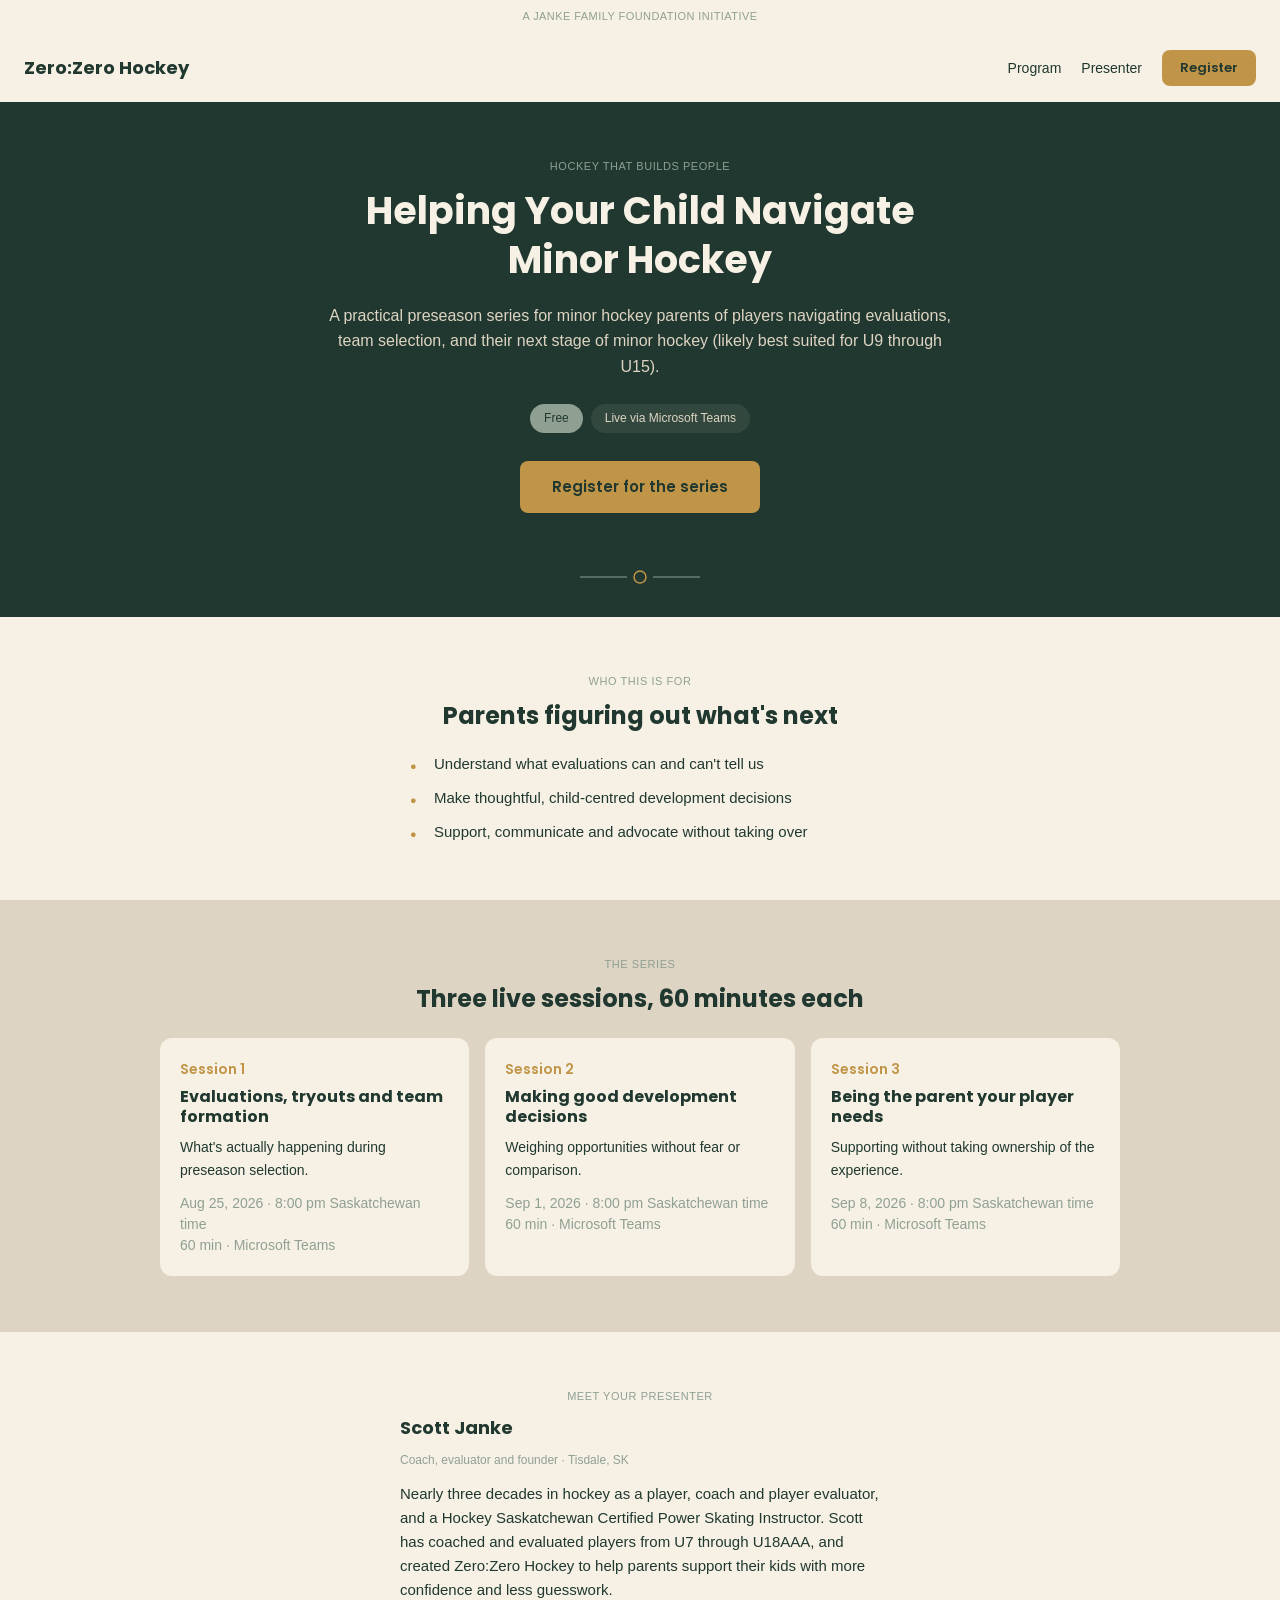
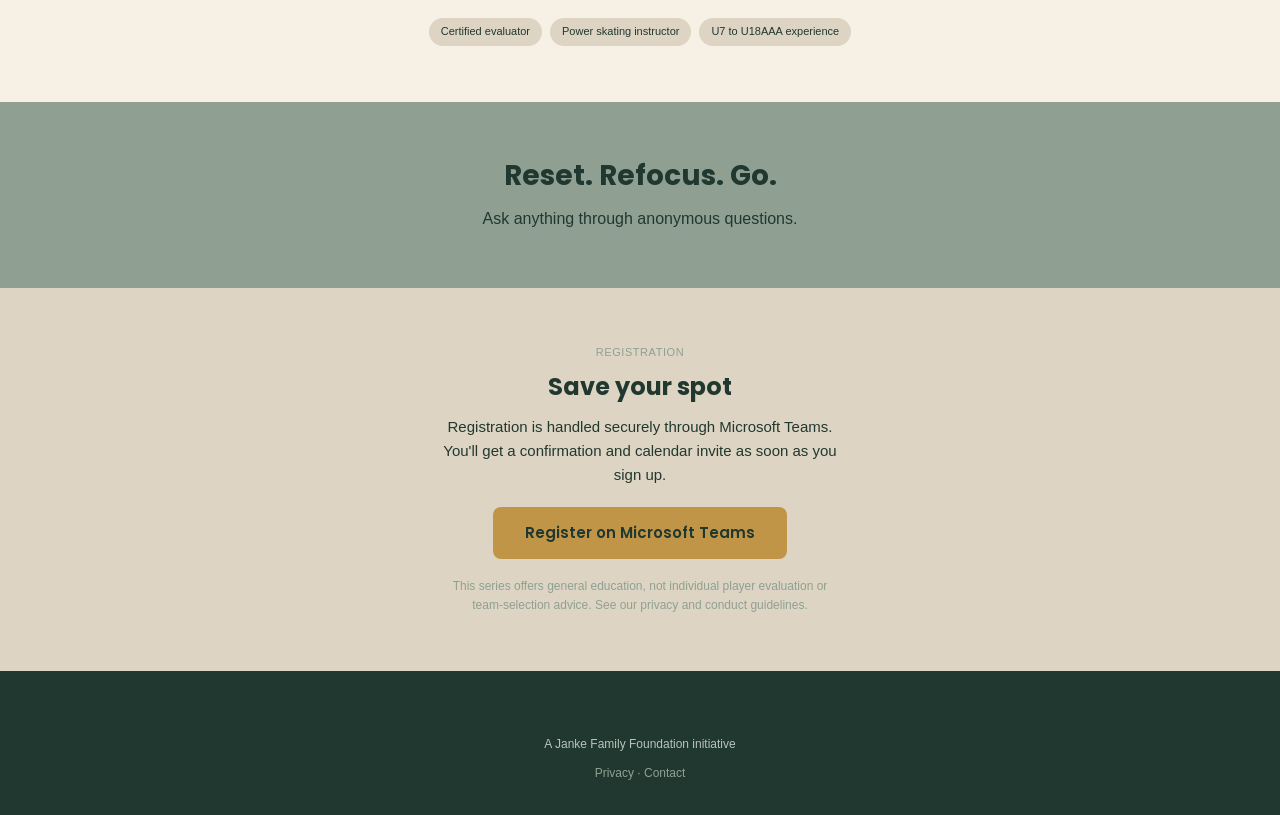
==== index.html @ e55a649d "Add files via upload" ====
<!DOCTYPE html>
<html lang="en">
<head>
<meta charset="UTF-8">
<meta name="viewport" content="width=device-width, initial-scale=1.0">
<title>Zero:Zero Hockey — Helping Your Child Navigate Minor Hockey</title>
<meta name="description" content="A free, practical preseason series for minor hockey parents navigating evaluations, team selection, and the next stage of minor hockey. Live via Microsoft Teams.">

<meta property="og:title" content="Zero:Zero Hockey — Helping Your Child Navigate Minor Hockey">
<meta property="og:description" content="A free preseason series for minor hockey parents. Three live sessions, August 25 – September 8, 2026.">
<meta property="og:type" content="website">

<link rel="preconnect" href="https://fonts.googleapis.com">
<link rel="preconnect" href="https://fonts.gstatic.com" crossorigin>
<link href="https://fonts.googleapis.com/css2?family=Poppins:wght@500;600;700&display=swap" rel="stylesheet">
<link rel="stylesheet" href="css/styles.css">
</head>
<body>

<a class="skip-link" href="#main">Skip to main content</a>

<header>
  <div class="endorsement-bar">A Janke Family Foundation initiative</div>
  <nav class="nav" aria-label="Primary">
    <span class="wordmark">Zero:Zero Hockey</span>
    <div class="nav-links">
      <a href="#series">Program</a>
      <a href="#presenter">Presenter</a>
      <a class="btn btn-gold btn-small" href="https://events.teams.microsoft.com/event/a07bc2c7-2541-4a42-9f31-891d2ce21392@9cea8a2e-04ce-4916-a222-0d1f517f61d7/registration" target="_blank" rel="noopener noreferrer">Register</a>
    </div>
  </nav>
</header>

<main id="main">

  <section class="hero" aria-labelledby="hero-heading">
    <p class="eyebrow eyebrow-on-dark">Hockey that builds people</p>
    <h1 id="hero-heading">Helping Your Child Navigate Minor Hockey</h1>
    <p class="hero-copy">A practical preseason series for minor hockey parents of players navigating evaluations, team selection, and their next stage of minor hockey (likely best suited for U9 through U15).</p>
    <div class="pill-row">
      <span class="pill pill-solid">Free</span>
      <span class="pill pill-outline">Live via Microsoft Teams</span>
    </div>
    <a class="btn btn-gold" href="https://events.teams.microsoft.com/event/a07bc2c7-2541-4a42-9f31-891d2ce21392@9cea8a2e-04ce-4916-a222-0d1f517f61d7/registration" target="_blank" rel="noopener noreferrer">Register for the series</a>
  </section>

  <div class="motif" aria-hidden="true">
    <svg viewBox="0 0 120 16" width="120" height="16">
      <line x1="0" y1="8" x2="47" y2="8" stroke="#8FA093" stroke-width="1"/>
      <circle cx="60" cy="8" r="6" fill="none" stroke="#C19548" stroke-width="1.5"/>
      <line x1="73" y1="8" x2="120" y2="8" stroke="#8FA093" stroke-width="1"/>
    </svg>
  </div>

  <section class="band band-cream" aria-labelledby="who-heading">
    <p class="eyebrow eyebrow-on-light">Who this is for</p>
    <h2 id="who-heading">Parents figuring out what's next</h2>
    <ul class="check-list">
      <li>Understand what evaluations can and can't tell us</li>
      <li>Make thoughtful, child-centred development decisions</li>
      <li>Support, communicate and advocate without taking over</li>
    </ul>
  </section>

  <section class="band band-stone" id="series" aria-labelledby="series-heading">
    <p class="eyebrow eyebrow-on-light">The series</p>
    <h2 id="series-heading">Three live sessions, 60 minutes each</h2>
    <div class="card-grid">
      <article class="card">
        <p class="card-label">Session 1</p>
        <h3>Evaluations, tryouts and team formation</h3>
        <p>What's actually happening during preseason selection.</p>
        <p class="card-meta">Aug 25, 2026 &middot; 8:00 pm Saskatchewan time<br>60 min &middot; Microsoft Teams</p>
      </article>
      <article class="card">
        <p class="card-label">Session 2</p>
        <h3>Making good development decisions</h3>
        <p>Weighing opportunities without fear or comparison.</p>
        <p class="card-meta">Sep 1, 2026 &middot; 8:00 pm Saskatchewan time<br>60 min &middot; Microsoft Teams</p>
      </article>
      <article class="card">
        <p class="card-label">Session 3</p>
        <h3>Being the parent your player needs</h3>
        <p>Supporting without taking ownership of the experience.</p>
        <p class="card-meta">Sep 8, 2026 &middot; 8:00 pm Saskatchewan time<br>60 min &middot; Microsoft Teams</p>
      </article>
    </div>
  </section>

  <section class="band band-cream" id="presenter" aria-labelledby="presenter-heading">
    <p class="eyebrow eyebrow-on-light">Meet your presenter</p>
    <div class="presenter">
      <h3>Scott Janke</h3>
      <p class="presenter-role">Coach, evaluator and founder &middot; Tisdale, SK</p>
      <p>Nearly three decades in hockey as a player, coach and player evaluator, and a Hockey Saskatchewan Certified Power Skating Instructor. Scott has coached and evaluated players from U7 through U18AAA, and created Zero:Zero Hockey to help parents support their kids with more confidence and less guesswork.</p>
      <div class="chip-row">
        <span class="chip">Certified evaluator</span>
        <span class="chip">Power skating instructor</span>
        <span class="chip">U7 to U18AAA experience</span>
      </div>
    </div>
  </section>

  <section class="band band-sage" aria-labelledby="philosophy-heading">
    <h2 id="philosophy-heading">Reset. Refocus. Go.</h2>
    <p>Ask anything through anonymous questions.</p>
  </section>

  <section class="band band-stone" id="register" aria-labelledby="register-heading">
    <p class="eyebrow eyebrow-on-light">Registration</p>
    <h2 id="register-heading">Save your spot</h2>
    <p class="register-copy">Registration is handled securely through Microsoft Teams. You'll get a confirmation and calendar invite as soon as you sign up.</p>
    <a class="btn btn-gold" href="https://events.teams.microsoft.com/event/a07bc2c7-2541-4a42-9f31-891d2ce21392@9cea8a2e-04ce-4916-a222-0d1f517f61d7/registration" target="_blank" rel="noopener noreferrer">Register on Microsoft Teams</a>
    <p class="fine-print">This series offers general education, not individual player evaluation or team-selection advice. See our privacy and conduct guidelines.</p>
  </section>

</main>

<footer>
  <p class="wordmark wordmark-light">Zero:Zero Hockey</p>
  <p class="footer-endorsement">A Janke Family Foundation initiative</p>
  <p class="footer-links"><a href="#">Privacy</a> &middot; <a href="#">Contact</a></p>
</footer>

</body>
</html>
---- css/styles.css ----
/* ===================================================================
   Zero:Zero Hockey — brand tokens
   Heading font is Poppins as a stand-in for Gilroy (not a free web
   font). Swap the @font-face / Google Fonts link for licensed Gilroy
   files when available — see README.
=================================================================== */
:root {
  --forest: #20382F;
  --cream:  #F7F1E5;
  --stone:  #DED4C3;
  --sage:   #8FA093;
  --gold:   #C19548;
  --muted-sage: #B9C4BC;

  --font-heading: 'Poppins', 'Segoe UI', system-ui, sans-serif;
  --font-body: Arial, Helvetica, sans-serif;

  --max-width: 640px;
  --radius: 10px;
}

* { box-sizing: border-box; }

html { scroll-behavior: smooth; }

body {
  margin: 0;
  font-family: var(--font-body);
  color: var(--forest);
  background: var(--cream);
  line-height: 1.6;
}

h1, h2, h3 {
  font-family: var(--font-heading);
  color: var(--forest);
  margin: 0 0 12px;
  line-height: 1.3;
}

p { margin: 0 0 12px; }

a { color: inherit; }

/* Skip link */
.skip-link {
  position: absolute;
  left: -999px;
  top: auto;
  background: var(--gold);
  color: var(--forest);
  padding: 10px 16px;
  border-radius: var(--radius);
  z-index: 100;
}
.skip-link:focus {
  left: 16px;
  top: 16px;
}

/* Focus visibility */
a:focus-visible, button:focus-visible {
  outline: 3px solid var(--gold);
  outline-offset: 2px;
}

/* ===================== Header ===================== */
.endorsement-bar {
  text-align: center;
  padding: 8px 16px;
  font-size: 11px;
  letter-spacing: 0.04em;
  text-transform: uppercase;
  color: var(--sage);
  background: var(--cream);
}

.nav {
  display: flex;
  align-items: center;
  justify-content: space-between;
  flex-wrap: wrap;
  gap: 12px;
  padding: 16px 24px;
  background: var(--cream);
}

.wordmark {
  font-family: var(--font-heading);
  font-weight: 700;
  font-size: 18px;
  color: var(--forest);
}

.nav-links {
  display: flex;
  align-items: center;
  gap: 20px;
  flex-wrap: wrap;
}

.nav-links a:not(.btn) {
  font-size: 14px;
  text-decoration: none;
  color: var(--forest);
}
.nav-links a:not(.btn):hover { color: var(--gold); }

/* ===================== Buttons & pills ===================== */
.btn {
  display: inline-block;
  font-family: var(--font-heading);
  font-weight: 600;
  text-decoration: none;
  border-radius: 8px;
  padding: 14px 32px;
  font-size: 15px;
  transition: transform 0.15s ease, box-shadow 0.15s ease;
}
.btn-small { padding: 8px 18px; font-size: 13px; }
.btn-gold { background: var(--gold); color: var(--forest); }
.btn-gold:hover { transform: translateY(-1px); box-shadow: 0 4px 14px rgba(193,149,72,0.35); }

.pill-row { display: flex; justify-content: center; gap: 8px; flex-wrap: wrap; margin-bottom: 28px; }
.pill { font-size: 12px; padding: 5px 14px; border-radius: 20px; }
.pill-solid { background: var(--sage); color: var(--forest); }
.pill-outline { background: rgba(255,255,255,0.08); color: var(--stone); }

@media (prefers-reduced-motion: reduce) {
  .btn { transition: none; }
}

/* ===================== Layout bands ===================== */
.band, .hero {
  padding: 56px 24px;
  text-align: center;
}
.band > *, .hero > * { max-width: var(--max-width); margin-left: auto; margin-right: auto; }

.hero { background: var(--forest); color: var(--cream); }
.hero h1 { color: var(--cream); font-size: clamp(28px, 5vw, 38px); margin-bottom: 18px; }
.hero-copy { color: var(--stone); font-size: 16px; margin-bottom: 24px; }

.band-cream { background: var(--cream); }
.band-stone { background: var(--stone); }
.band-sage  { background: var(--sage); }
.band-sage h2 { font-size: clamp(22px, 4vw, 28px); }
.band-sage p { max-width: 420px; margin: 0 auto; }

.eyebrow {
  font-size: 11px;
  letter-spacing: 0.05em;
  text-transform: uppercase;
  margin-bottom: 10px;
}
.eyebrow-on-dark { color: var(--sage); }
.eyebrow-on-light { color: var(--sage); }

.motif {
  display: flex;
  justify-content: center;
  padding-bottom: 32px;
  background: var(--forest);
}

/* ===================== Who this is for ===================== */
.check-list {
  list-style: none;
  padding: 0;
  margin: 20px auto 0;
  max-width: 460px;
  text-align: left;
  display: flex;
  flex-direction: column;
  gap: 10px;
  font-size: 15px;
}
.check-list li { padding-left: 24px; position: relative; }
.check-list li::before {
  content: "●";
  color: var(--gold);
  position: absolute;
  left: 0;
  font-size: 11px;
  top: 6px;
}

/* ===================== Session cards ===================== */
.card-grid {
  display: grid;
  grid-template-columns: 1fr;
  gap: 16px;
  margin-top: 24px;
  max-width: 960px;
  margin-left: auto;
  margin-right: auto;
}
@media (min-width: 720px) {
  .card-grid { grid-template-columns: repeat(3, minmax(0, 1fr)); }
}

.card {
  background: var(--cream);
  border-radius: 12px;
  padding: 20px;
  text-align: left;
}
.card-label {
  font-family: var(--font-heading);
  font-weight: 600;
  font-size: 12px;
  color: var(--gold);
  margin-bottom: 6px;
}
.card h3 { font-size: 16px; margin-bottom: 8px; }
.card p { font-size: 14px; }
.card-meta { font-size: 12px; color: var(--sage); line-height: 1.5; margin-bottom: 0; }

/* ===================== Presenter ===================== */
.presenter { max-width: 480px; margin: 0 auto; text-align: left; }
.presenter h3 { font-size: 18px; }
.presenter-role { font-size: 12px; color: var(--sage); margin-bottom: 12px; }
.presenter p:not(.presenter-role) { font-size: 15px; }

.chip-row { display: flex; flex-wrap: wrap; justify-content: center; gap: 8px; margin-top: 16px; }
.chip {
  font-size: 11px;
  color: var(--forest);
  background: var(--stone);
  padding: 5px 12px;
  border-radius: 20px;
}

/* ===================== Register ===================== */
.register-copy { max-width: 400px; margin: 0 auto 20px; font-size: 15px; }
.fine-print { font-size: 12px; color: var(--sage); max-width: 400px; margin: 18px auto 0; }

/* ===================== Footer ===================== */
footer {
  background: var(--forest);
  color: var(--cream);
  text-align: center;
  padding: 32px 24px;
}
.wordmark-light { font-size: 15px; margin-bottom: 8px; }
.footer-endorsement { font-size: 12px; color: var(--muted-sage); margin-bottom: 10px; }
.footer-links { font-size: 12px; color: var(--sage); margin-bottom: 0; }
.footer-links a { text-decoration: none; }
.footer-links a:hover { color: var(--cream); }
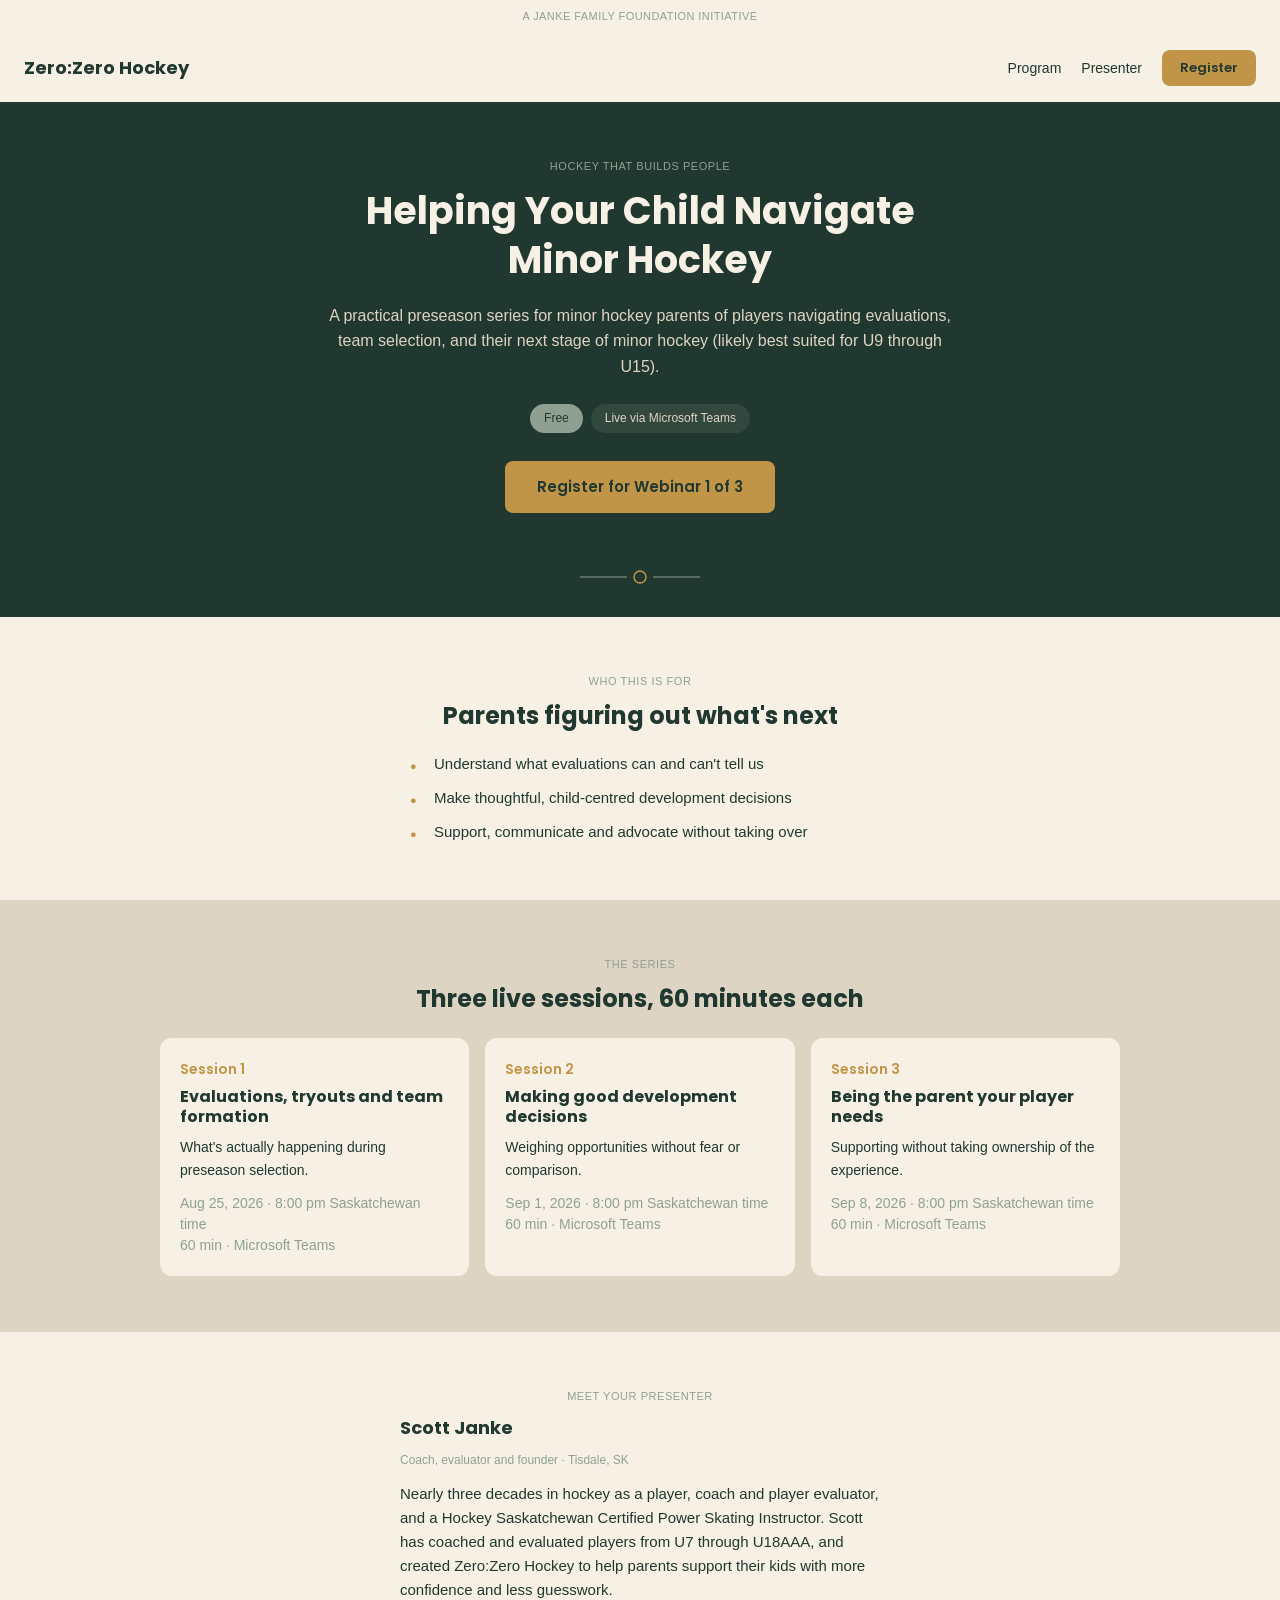
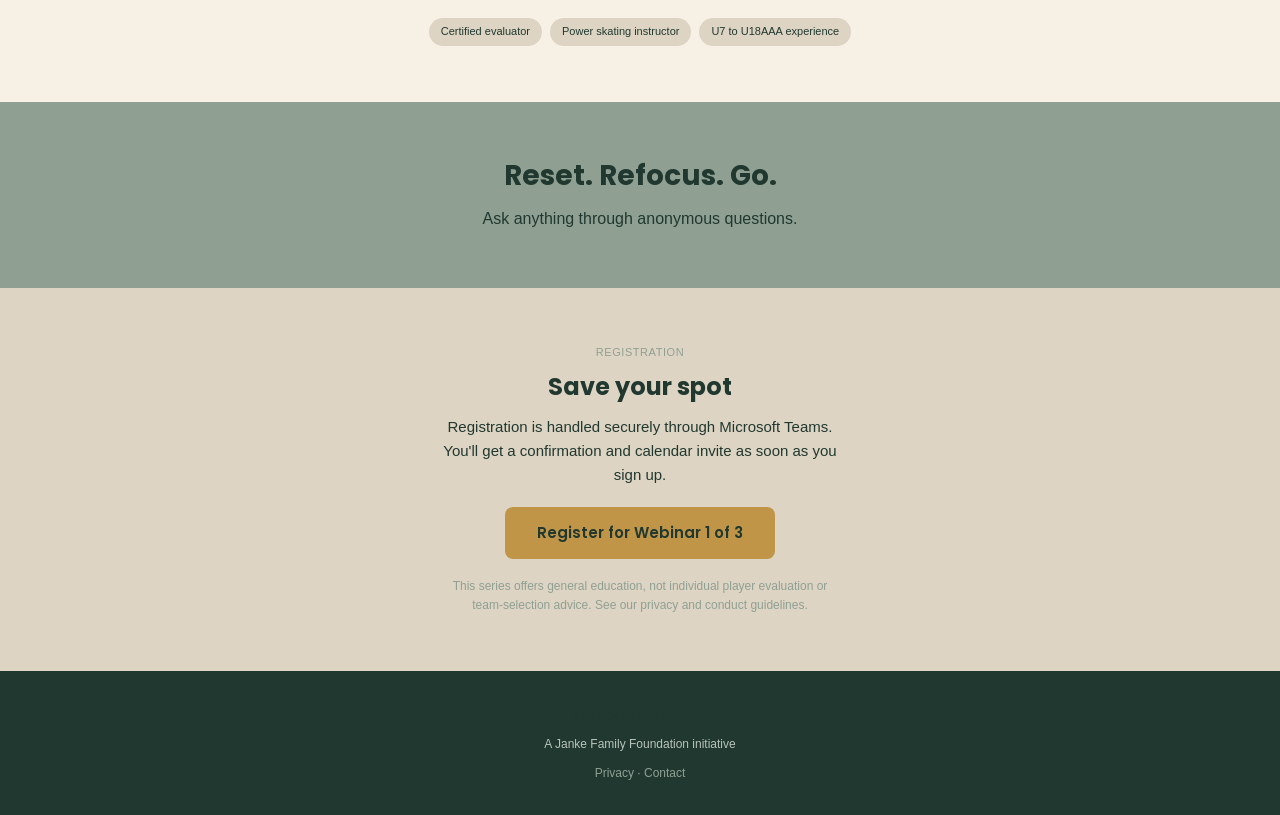
==== commit 468afe3c: "Add files via upload" ====
--- a/index.html
+++ b/index.html
@@ -41,7 +41,8 @@
       <span class="pill pill-solid">Free</span>
       <span class="pill pill-outline">Live via Microsoft Teams</span>
     </div>
-    <a class="btn btn-gold" href="https://events.teams.microsoft.com/event/a07bc2c7-2541-4a42-9f31-891d2ce21392@9cea8a2e-04ce-4916-a222-0d1f517f61d7/registration" target="_blank" rel="noopener noreferrer">Register for the series</a>
+    <!-- Update to "Webinar 2 of 3" / "Webinar 3 of 3" after each session airs -->
+    <a class="btn btn-gold" href="https://events.teams.microsoft.com/event/a07bc2c7-2541-4a42-9f31-891d2ce21392@9cea8a2e-04ce-4916-a222-0d1f517f61d7/registration" target="_blank" rel="noopener noreferrer">Register for Webinar 1 of 3</a>
   </section>
 
   <div class="motif" aria-hidden="true">
@@ -110,7 +111,8 @@
     <p class="eyebrow eyebrow-on-light">Registration</p>
     <h2 id="register-heading">Save your spot</h2>
     <p class="register-copy">Registration is handled securely through Microsoft Teams. You'll get a confirmation and calendar invite as soon as you sign up.</p>
-    <a class="btn btn-gold" href="https://events.teams.microsoft.com/event/a07bc2c7-2541-4a42-9f31-891d2ce21392@9cea8a2e-04ce-4916-a222-0d1f517f61d7/registration" target="_blank" rel="noopener noreferrer">Register on Microsoft Teams</a>
+    <!-- Update to "Webinar 2 of 3" / "Webinar 3 of 3" after each session airs -->
+    <a class="btn btn-gold" href="https://events.teams.microsoft.com/event/a07bc2c7-2541-4a42-9f31-891d2ce21392@9cea8a2e-04ce-4916-a222-0d1f517f61d7/registration" target="_blank" rel="noopener noreferrer">Register for Webinar 1 of 3</a>
     <p class="fine-print">This series offers general education, not individual player evaluation or team-selection advice. See our privacy and conduct guidelines.</p>
   </section>
 
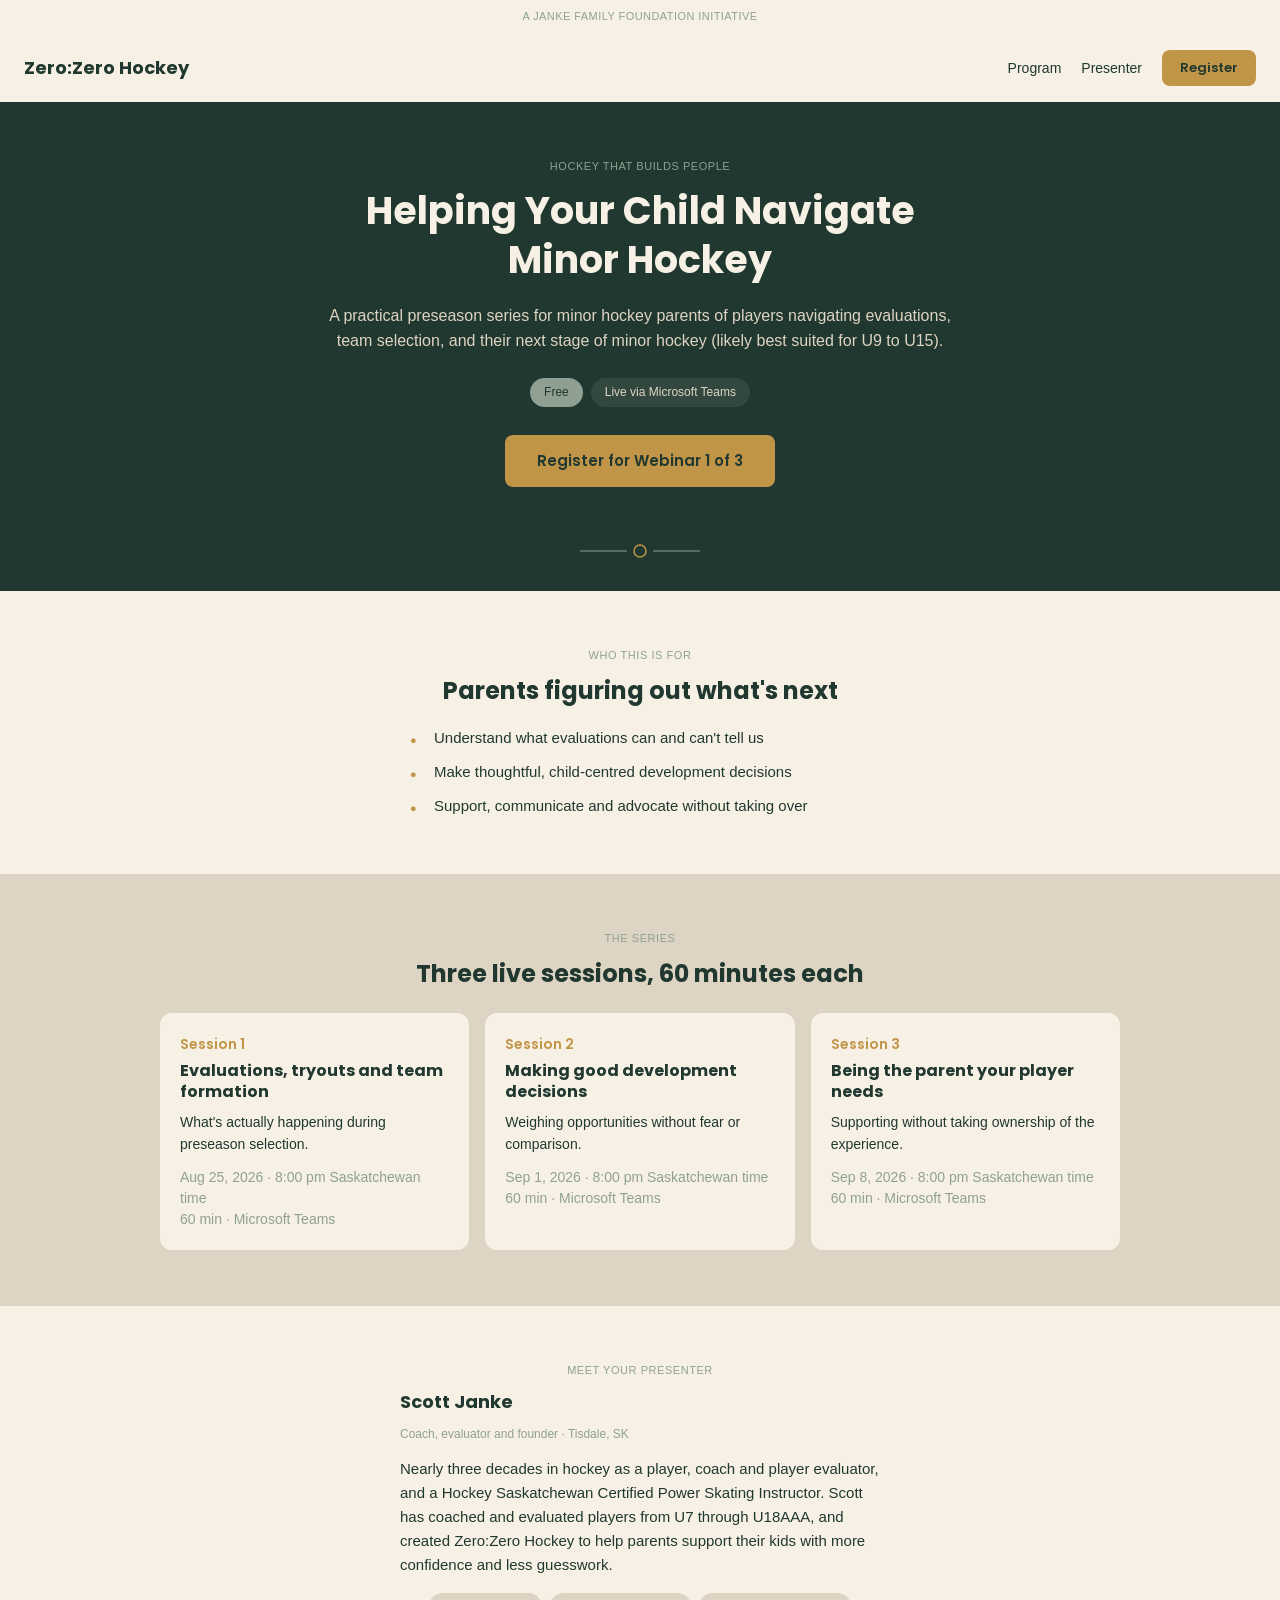
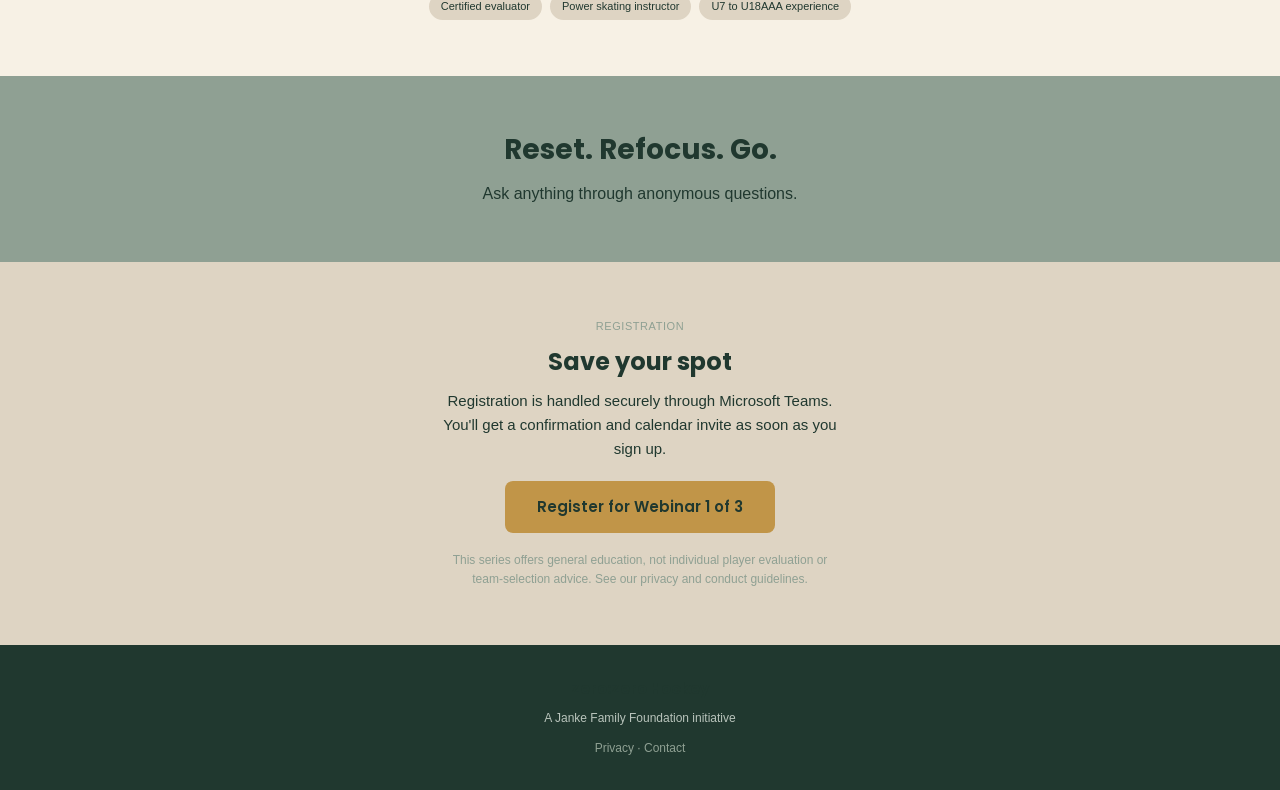
==== commit 53f8ed67: "Update index.html" ====
--- a/index.html
+++ b/index.html
@@ -36,7 +36,7 @@
   <section class="hero" aria-labelledby="hero-heading">
     <p class="eyebrow eyebrow-on-dark">Hockey that builds people</p>
     <h1 id="hero-heading">Helping Your Child Navigate Minor Hockey</h1>
-    <p class="hero-copy">A practical preseason series for minor hockey parents of players navigating evaluations, team selection, and their next stage of minor hockey (likely best suited for U9 through U15).</p>
+    <p class="hero-copy">A practical preseason series for minor hockey parents of players navigating evaluations, team selection, and their next stage of minor hockey (likely best suited for U9 to U15).</p>
     <div class="pill-row">
       <span class="pill pill-solid">Free</span>
       <span class="pill pill-outline">Live via Microsoft Teams</span>
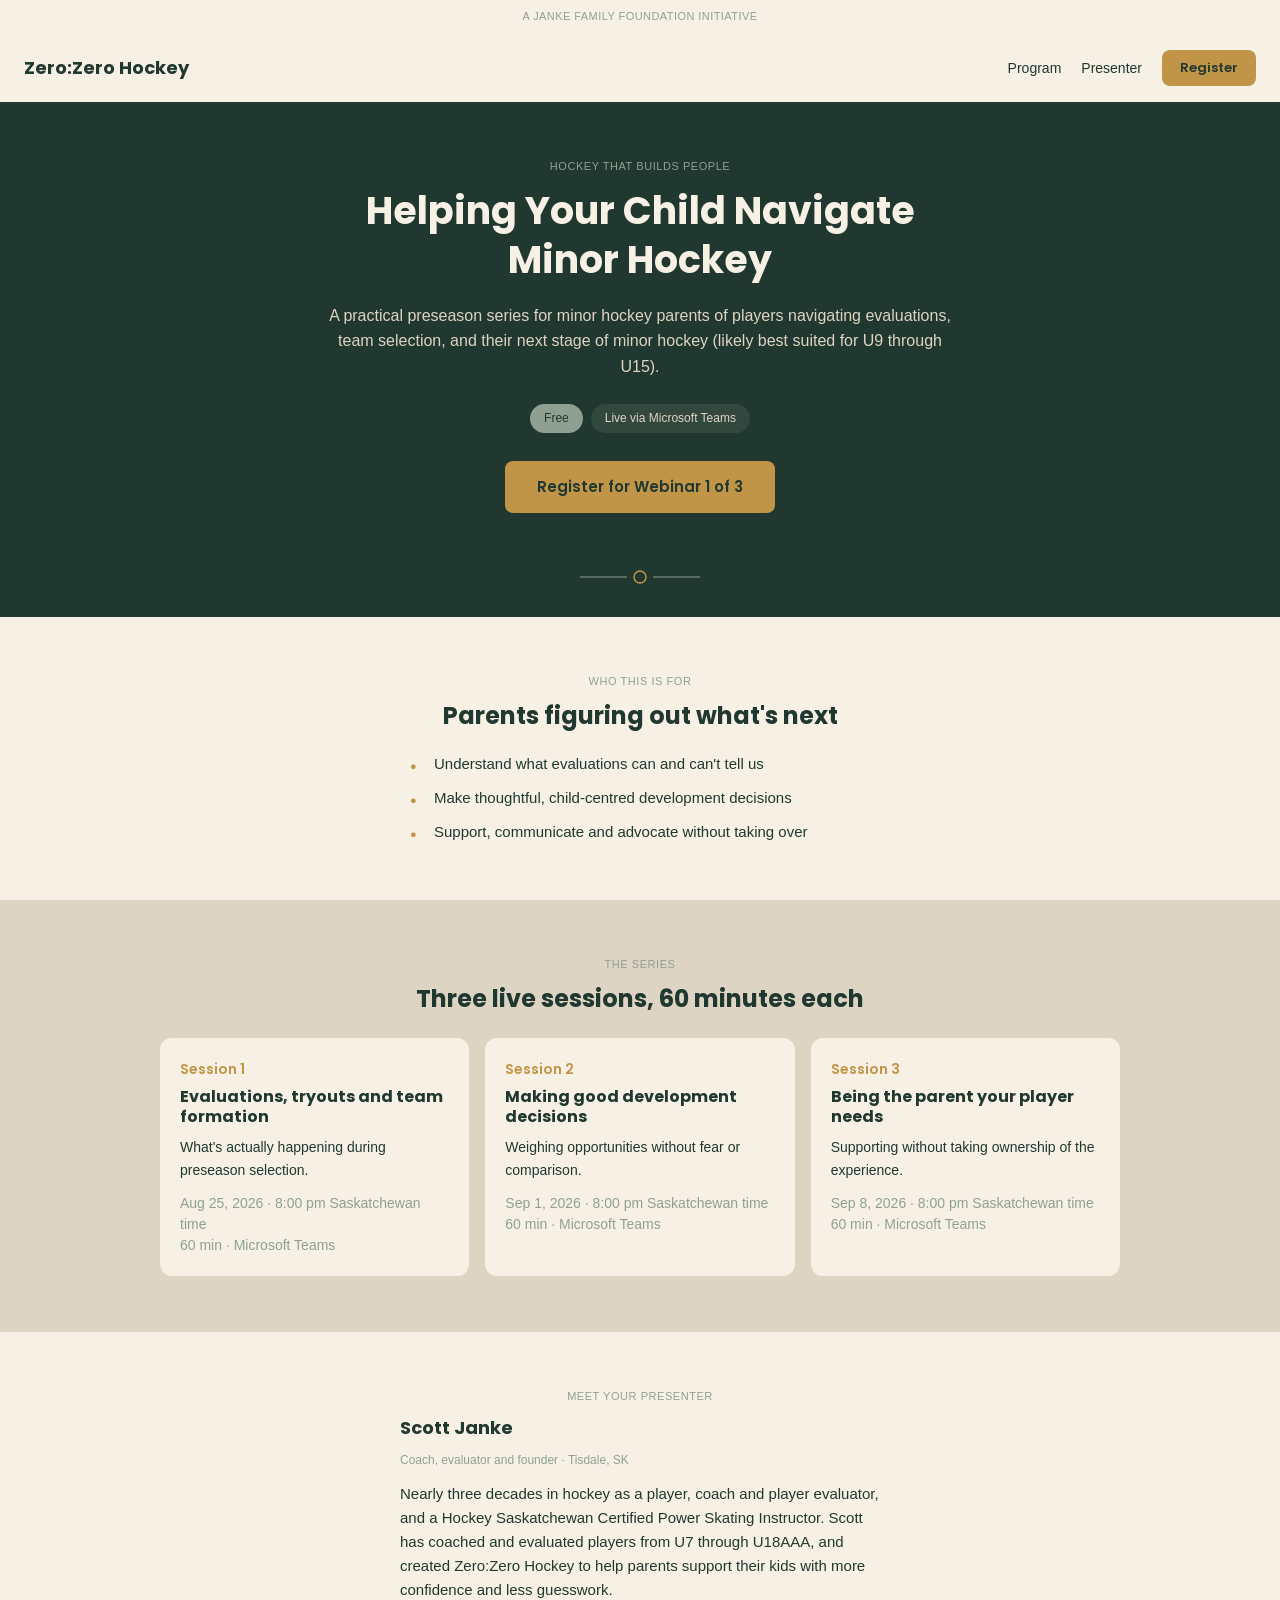
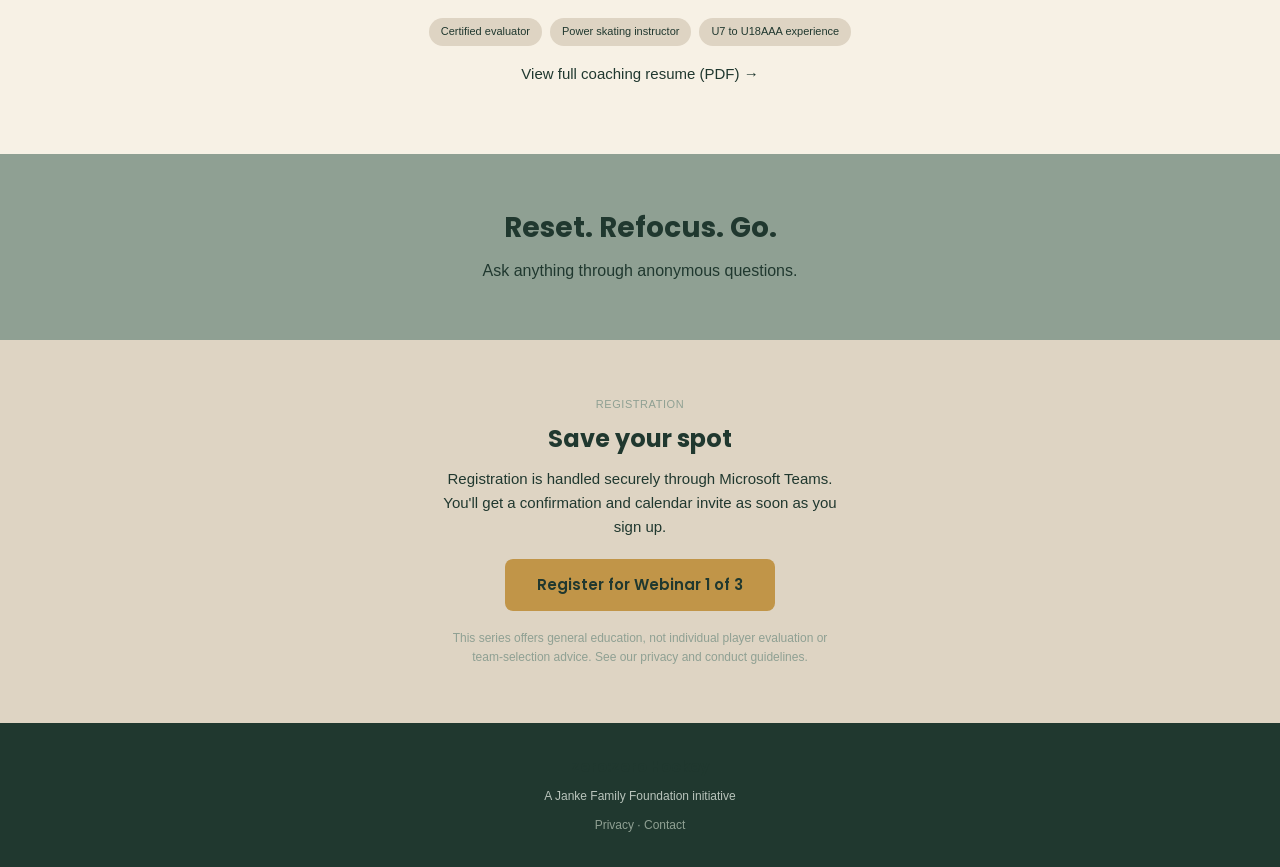
==== commit 6b22ad25: "Add files via upload" ====
--- a/index.html
+++ b/index.html
@@ -36,7 +36,7 @@
   <section class="hero" aria-labelledby="hero-heading">
     <p class="eyebrow eyebrow-on-dark">Hockey that builds people</p>
     <h1 id="hero-heading">Helping Your Child Navigate Minor Hockey</h1>
-    <p class="hero-copy">A practical preseason series for minor hockey parents of players navigating evaluations, team selection, and their next stage of minor hockey (likely best suited for U9 to U15).</p>
+    <p class="hero-copy">A practical preseason series for minor hockey parents of players navigating evaluations, team selection, and their next stage of minor hockey (likely best suited for U9 through U15).</p>
     <div class="pill-row">
       <span class="pill pill-solid">Free</span>
       <span class="pill pill-outline">Live via Microsoft Teams</span>
@@ -99,6 +99,7 @@
         <span class="chip">Power skating instructor</span>
         <span class="chip">U7 to U18AAA experience</span>
       </div>
+      <p class="resume-link"><a href="resume.html">View full coaching resume (PDF) &rarr;</a></p>
     </div>
   </section>
 
--- a/css/styles.css
+++ b/css/styles.css
@@ -222,6 +222,10 @@
 .presenter-role { font-size: 12px; color: var(--sage); margin-bottom: 12px; }
 .presenter p:not(.presenter-role) { font-size: 15px; }
 
+.resume-link { margin-top: 16px; font-size: 14px; text-align: center; }
+.resume-link a { text-decoration: none; }
+.resume-link a:hover { color: var(--gold); }
+
 .chip-row { display: flex; flex-wrap: wrap; justify-content: center; gap: 8px; margin-top: 16px; }
 .chip {
   font-size: 11px;
@@ -234,6 +238,75 @@
 /* ===================== Register ===================== */
 .register-copy { max-width: 400px; margin: 0 auto 20px; font-size: 15px; }
 .fine-print { font-size: 12px; color: var(--sage); max-width: 400px; margin: 18px auto 0; }
+
+/* ===================== Resume page ===================== */
+.resume-page { text-align: left; }
+.resume-page > .eyebrow, .resume-page > h1 { text-align: center; }
+.resume-role { text-align: center; font-size: 14px; color: var(--sage); margin-bottom: 20px; }
+.resume-intro { max-width: 640px; margin: 0 auto 32px; font-size: 15px; }
+
+.quad-grid {
+  display: grid;
+  grid-template-columns: repeat(auto-fit, minmax(140px, 1fr));
+  gap: 12px;
+  max-width: 720px;
+  margin: 0 auto 40px;
+}
+.quad-grid .card p:last-child { font-size: 13px; margin-bottom: 0; }
+
+.resume-section {
+  max-width: 720px;
+  margin: 0 auto;
+  padding-top: 32px;
+  border-top: 1px solid var(--stone);
+}
+.resume-section:first-of-type { border-top: none; }
+.resume-section h2 { font-size: 18px; margin-bottom: 18px; }
+.resume-section h3 { font-size: 14px; margin-bottom: 8px; }
+.resume-section ul { margin: 0 0 12px; padding-left: 20px; font-size: 14px; }
+.resume-section li { margin-bottom: 4px; }
+.resume-section > p { font-size: 14px; }
+
+.exp-item { margin-bottom: 20px; }
+.exp-header {
+  display: flex;
+  justify-content: space-between;
+  flex-wrap: wrap;
+  gap: 8px;
+  font-family: var(--font-heading);
+  font-weight: 600;
+  font-size: 15px;
+  margin-bottom: 6px;
+}
+.exp-years { color: var(--sage); font-weight: 500; font-size: 13px; white-space: nowrap; }
+
+.cred-note { font-size: 12px; color: var(--sage); margin-bottom: 20px; }
+.cred-group { margin-bottom: 20px; }
+
+.plain-list { padding-left: 20px; }
+
+.strength-grid {
+  display: grid;
+  grid-template-columns: repeat(auto-fit, minmax(200px, 1fr));
+  gap: 10px;
+  max-width: 720px;
+  margin: 0 auto;
+}
+.strength-item {
+  background: var(--stone);
+  border-radius: 8px;
+  padding: 12px 14px;
+  font-size: 13px;
+}
+
+.resume-references { max-width: 720px; margin: 32px auto 0; font-size: 13px; color: var(--sage); text-align: center; }
+.download-note { max-width: 720px; margin: 20px auto 0; font-size: 13px; text-align: center; }
+.download-note a { text-decoration: none; color: var(--sage); }
+.download-note a:hover { color: var(--gold); }
+.back-link { max-width: 720px; margin: 12px auto 0; font-size: 14px; text-align: center; }
+.back-link a { text-decoration: none; }
+.back-link a:hover { color: var(--gold); }
+
 
 /* ===================== Footer ===================== */
 footer {
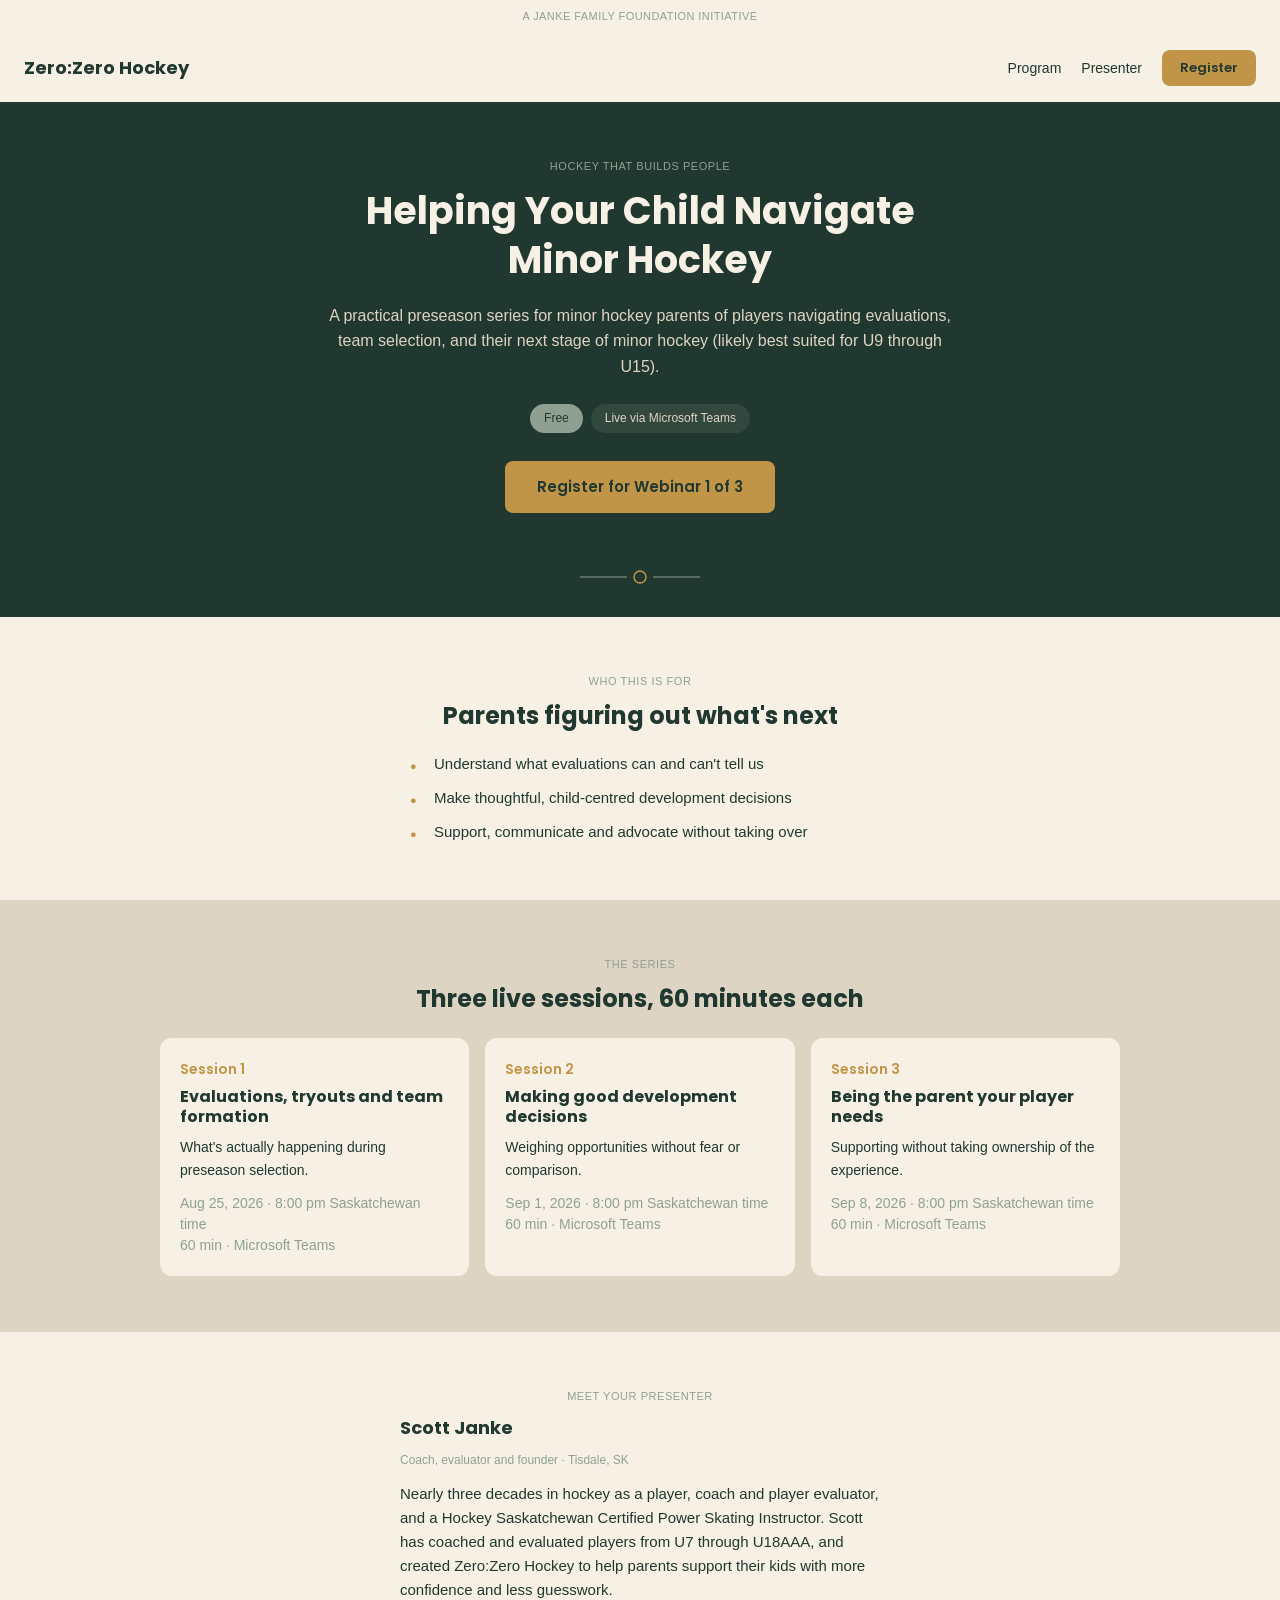
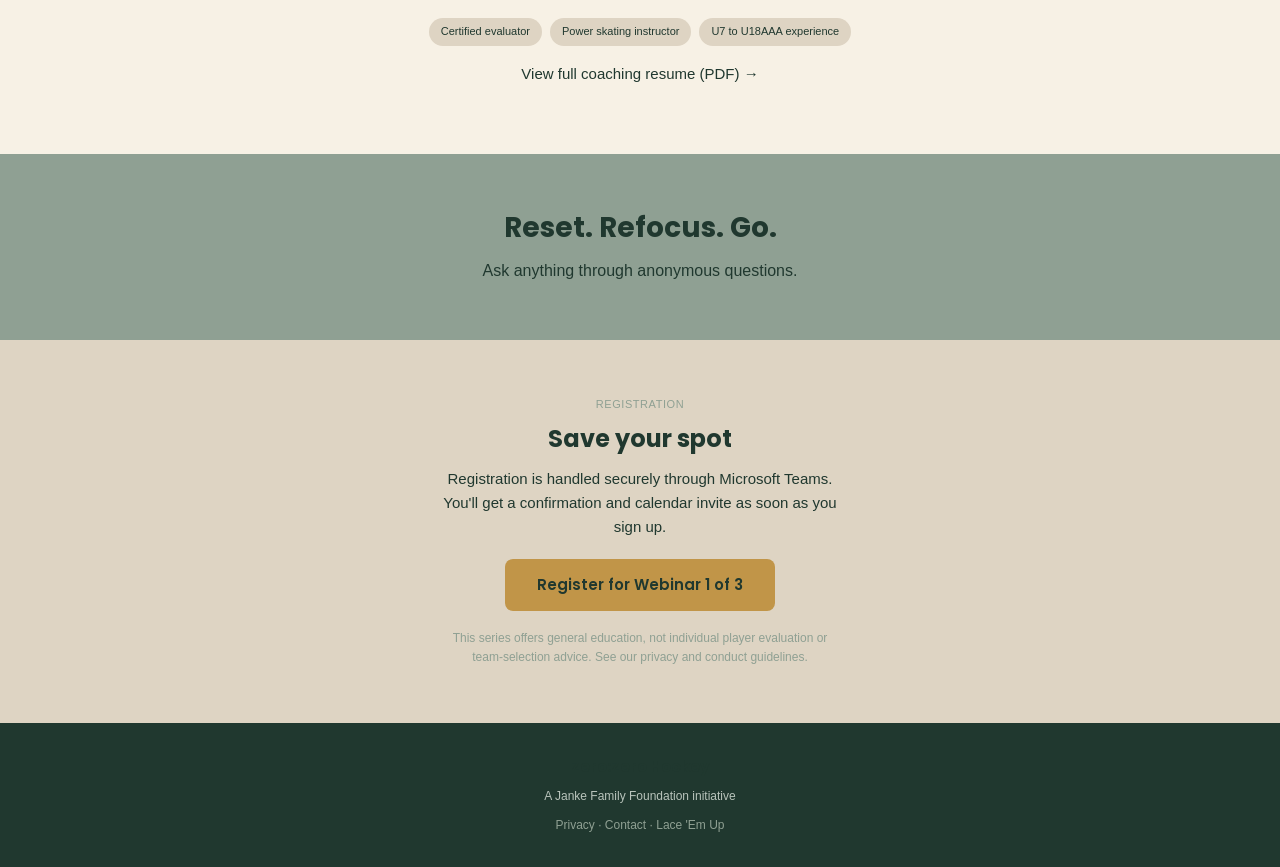
==== commit 275f32ab: "Added Lace Em Up Program" ====
--- a/index.html
+++ b/index.html
@@ -122,7 +122,7 @@
 <footer>
   <p class="wordmark wordmark-light">Zero:Zero Hockey</p>
   <p class="footer-endorsement">A Janke Family Foundation initiative</p>
-  <p class="footer-links"><a href="#">Privacy</a> &middot; <a href="#">Contact</a></p>
+  <p class="footer-links"><a href="#">Privacy</a> &middot; <a href="#">Contact</a> &middot; <a href="lace-em-up.html">Lace 'Em Up</a></p>
 </footer>
 
 </body>
